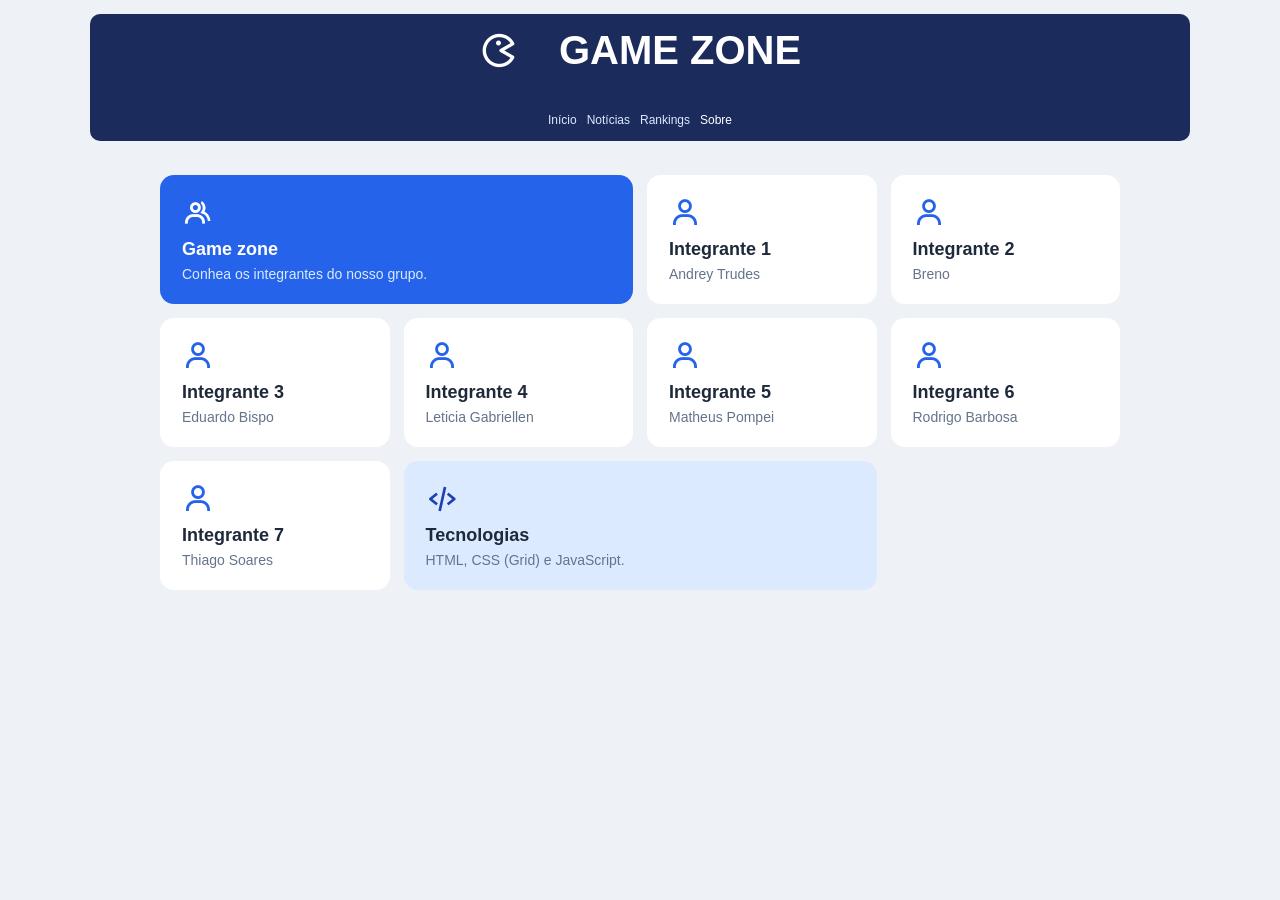
==== equipe.html @ fe99e579 "Add files via upload" ====
<!doctype html>
<html lang="pt-BR">

<head>
  <meta charset="UTF-8" />
  <meta name="viewport" content="width=device-width, initial-scale=1.0" />
  <title>Game Zone - Equipe</title>
  <link rel="stylesheet" href="style.css" />
  <link rel="stylesheet" href="https://unpkg.com/boxicons@2.1.4/css/boxicons.min.css" />
</head>

<body>
  <header class="cabecalho">
    <span class="logo"><i class="bx bx-game"></i> Game Zone</span>
    <nav class="menu">
      <a href="index.html">Início</a>
      <a href="noticias.html">Notícias</a>
      <a href="jogos.html">Rankings</a>
      <a href="equipe.html" class="ativo">Sobre</a>
    </nav>
  </header>

  <main class="bento-grid">
    <section class="card largo azul">
      <i class="bx bx-group"></i>
      <h2>Game zone</h2>
      <p>Conhea os integrantes do nosso grupo.</p>
    </section>

    <section class="card">
      <i class="bx bx-user"></i>
      <h2>Integrante 1</h2>
      <p>Andrey Trudes</p>
    </section>

    <section class="card">
      <i class="bx bx-user"></i>
      <h2>Integrante 2</h2>
      <p>Breno</p>
    </section>

    <section class="card">
      <i class="bx bx-user"></i>
      <h2>Integrante 3</h2>
      <p>Eduardo Bispo</p>
    </section>

    <section class="card">
      <i class="bx bx-user"></i>
      <h2>Integrante 4</h2>
      <p>Leticia Gabriellen</p>
    </section>

    <section class="card">
      <i class="bx bx-user"></i>
      <h2>Integrante 5</h2>
      <p>Matheus Pompei</p>
    </section>

    <section class="card">
      <i class="bx bx-user"></i>
      <h2>Integrante 6</h2>
      <p>Rodrigo Barbosa</p>
    </section>

    <section class="card">
      <i class="bx bx-user"></i>
      <h2>Integrante 7</h2>
      <p>Thiago Soares</p>
    </section>

    <section class="card largo azul-claro">
      <i class="bx bx-code-alt"></i>
      <h2>Tecnologias</h2>
      <p>HTML, CSS (Grid) e JavaScript.</p>
    </section>
  </main>

  <script src="script.js"></script>
</body>

</html>
---- style.css ----
/* 
   CONFIGURAÇÃO GERAL
 */

* {
  box-sizing: border-box;
  margin: 0;
  padding: 0;
}

body {
  background: #eef2f7;
  color: #1e293b;
  font-family: Arial, sans-serif;
}

/* 
   CABEÇALHO GAME ZONE
 */

.cabecalho {
  display: flex;
  flex-direction: column;

  justify-content: center;
  align-items: center;

  gap: 40px;

  max-width: 1100px;
  margin: 14px auto;

  padding: 14px 20px;

  background: #1b2b5b;
  border-radius: 10px;
}

/* LOGO */

.logo {
  display: flex;
  align-items: center;
  gap: 40px;

  color: #ffffff;
  font-size: 40px;
  font-weight: bold;

  text-transform: uppercase;
}

/* MENU DE NAVEGAÇÃO */

.menu {
  display: flex;
  justify-content: center;
  align-items: center;

  gap: 10px;
}

.menu a {
  color: #dbeafe;
  text-decoration: none;

  font-size: 12px;

  transition: 0.3s;
}

.menu a:hover,
.menu a.ativo {
  color: #ffffff;
}

/* 
   CONTEÚDO PRINCIPAL
 */

main {
  max-width: 1100px;
  margin: 30px auto;
  padding: 20px;
}

/* 
   NOTÍCIAS
 */

.noticias {
  margin-bottom: 35px;
}

.noticias h2 {
  font-size: 24px;
  margin-bottom: 18px;

  color: #1e293b;
}

/* 
   CARDS DAS NOTÍCIAS*/

.card-noticia {
  display: flex;
  align-items: flex-start;

  gap: 15px;

  background: #ffffff;

  padding: 16px;
  margin-bottom: 15px;

  border-radius: 12px;

  box-shadow: 0 3px 12px rgba(0, 0, 0, 0.05);

  transition: 0.3s;
}

/* EFEITO DO CARD */

.card-noticia:hover {
  transform: translateY(-3px);

  box-shadow: 0 5px 18px rgba(0, 0, 0, 0.1);
}

/* 
   IMAGENS DAS NOTÍCIAS
 */

.card-noticia img {
  width: 90px;
  height: 132px;

  object-fit: cover;

  border-radius: 8px;

  flex-shrink: 0;
}

/* 
   INFORMAÇÕES DAS NOTÍCIAS*/

.informacoes {
  display: flex;
  flex-direction: column;
  align-items: flex-start;

  gap: 7px;
}

.informacoes h3 {
  font-size: 17px;
  color: #1e293b;
}

.informacoes p {
  font-size: 14px;
  color: #64748b;
}

.informacoes small {
  font-size: 11px;
  color: #64748b;
}

/* AVALIAÇÕES*/

.avaliacao span {
  color: #64748b;
  font-size: 12px;
}

/*  BOTÃO DE CURTIR*/

.btn-curtir {
  margin-top: 12px;

  padding: 7px 14px;

  border: 1px solid #2563eb;
  border-radius: 8px;

  background: transparent;
  color: #2563eb;

  cursor: pointer;
  font-size: 14px;

  transition: 0.3s;
}

.btn-curtir:hover {
  background: #2563eb;
  color: #ffffff;
}

/*BENTO GRID - OUTRAS PÁGINAS*/

.bento-grid {
  display: grid;

  grid-template-columns: repeat(4, 1fr);

  gap: 14px;

  max-width: 1000px;
  margin: 0 auto;

  padding: 20px;
}

.card {
  background: #ffffff;
  border-radius: 14px;
  padding: 22px;
}

.card h2 {
  font-size: 18px;
  margin-bottom: 6px;
}

.card p {
  color: #64748b;
  font-size: 14px;
}

.card i {
  font-size: 32px;
  color: #2563eb;

  margin-bottom: 10px;

  display: block;
}

/* TAMANHOS DOS CARDS */

.largo {
  grid-column: span 2;
}

.alto {
  grid-row: span 2;
}

.grande {
  grid-column: span 2;
  grid-row: span 2;
}

/* CARD AZUL */

.azul {
  background: #2563eb;
  color: #ffffff;
}

.azul p {
  color: #dbeafe;
}

.azul i {
  color: #ffffff;
}

/* CARD AZUL CLARO */

.azul-claro {
  background: #dbeafe;
}

.azul-claro i {
  color: #1e40af;
}

/* LINKS DOS CARDS */

.card a {
  color: #2563eb;
  text-decoration: none;
}

.card a:hover {
  text-decoration: underline;
}

footer {
  text-align: center;
  color: #64748b;
  font-size: 13px;
  padding: 20px;
}

/* RESPONSIVIDADE */

@media (max-width: 700px) {
  main {
    padding: 12px;
  }

  .cabecalho {
    margin: 10px;
    padding: 15px;
  }

  .card-noticia {
    gap: 10px;
    padding: 12px;
  }

  .card-noticia img {
    width: 75px;
    height: 110px;
  }

  .informacoes h3 {
    font-size: 15px;
  }

  .bento-grid {
    grid-template-columns: 1fr;
  }

  .largo,
  .grande,
  .alto {
    grid-column: span 1;
    grid-row: span 1;
  }
}
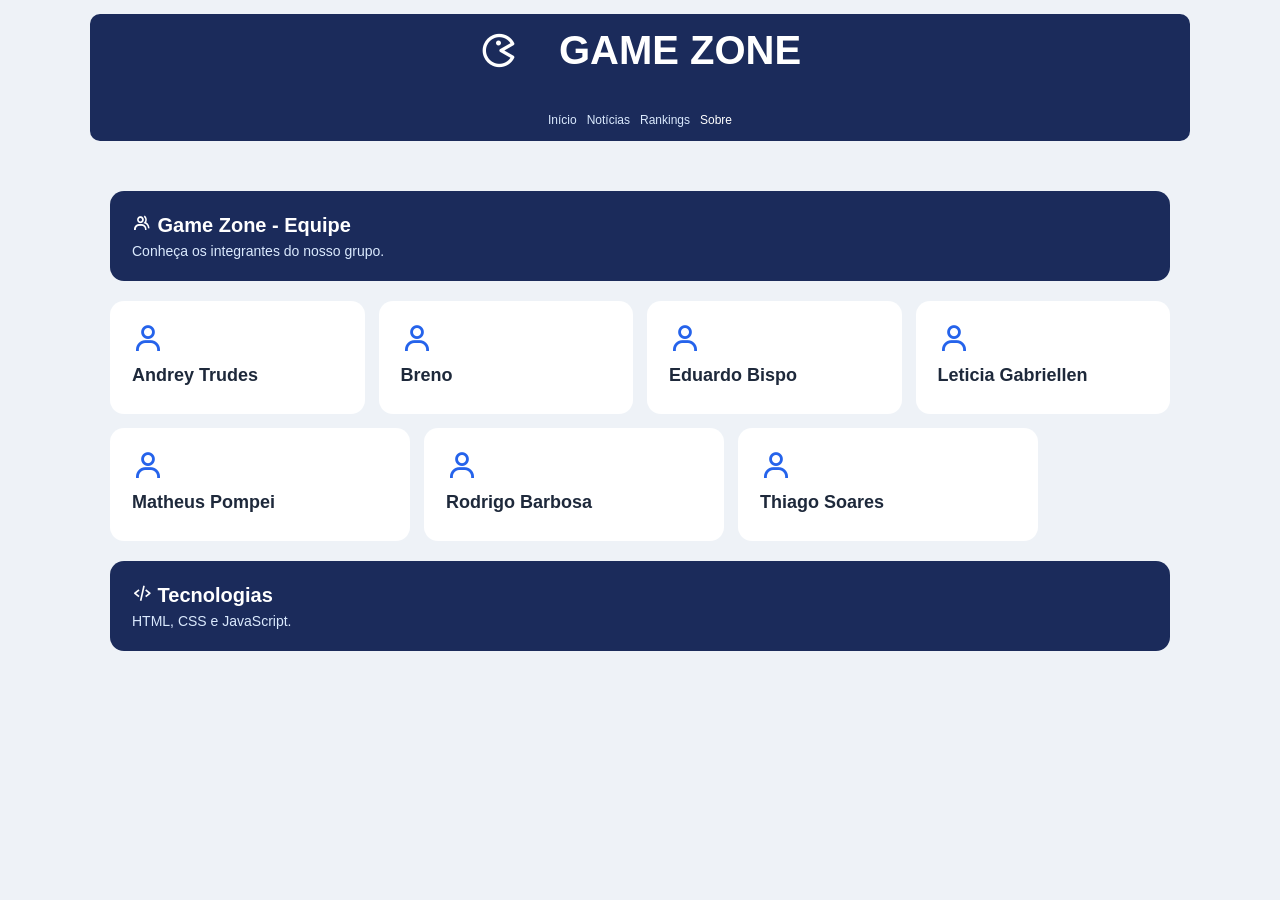
==== commit 07725855: "novas posiçoes do bento-grid" ====
--- a/equipe.html
+++ b/equipe.html
@@ -20,59 +20,52 @@
     </nav>
   </header>
 
-  <main class="bento-grid">
-    <section class="card largo azul">
-      <i class="bx bx-group"></i>
-      <h2>Game zone</h2>
-      <p>Conhea os integrantes do nosso grupo.</p>
+  <main>
+    <section class="secao-equipe">
+      <h2><i class="bx bx-group"></i> Game Zone - Equipe</h2>
+      <p>Conheça os integrantes do nosso grupo.</p>
     </section>
 
-    <section class="card">
-      <i class="bx bx-user"></i>
-      <h2>Integrante 1</h2>
-      <p>Andrey Trudes</p>
-    </section>
+    <div class="lista-cards">
+      <section class="card">
+        <i class="bx bx-user"></i>
+        <h2>Andrey Trudes</h2>
+      </section>
 
-    <section class="card">
-      <i class="bx bx-user"></i>
-      <h2>Integrante 2</h2>
-      <p>Breno</p>
-    </section>
+      <section class="card">
+        <i class="bx bx-user"></i>
+        <h2>Breno</h2>
+      </section>
 
-    <section class="card">
-      <i class="bx bx-user"></i>
-      <h2>Integrante 3</h2>
-      <p>Eduardo Bispo</p>
-    </section>
+      <section class="card">
+        <i class="bx bx-user"></i>
+        <h2>Eduardo Bispo</h2>
+      </section>
 
-    <section class="card">
-      <i class="bx bx-user"></i>
-      <h2>Integrante 4</h2>
-      <p>Leticia Gabriellen</p>
-    </section>
+      <section class="card">
+        <i class="bx bx-user"></i>
+        <h2>Leticia Gabriellen</h2>
+      </section>
 
-    <section class="card">
-      <i class="bx bx-user"></i>
-      <h2>Integrante 5</h2>
-      <p>Matheus Pompei</p>
-    </section>
+      <section class="card">
+        <i class="bx bx-user"></i>
+        <h2>Matheus Pompei</h2>
+      </section>
 
-    <section class="card">
-      <i class="bx bx-user"></i>
-      <h2>Integrante 6</h2>
-      <p>Rodrigo Barbosa</p>
-    </section>
+      <section class="card">
+        <i class="bx bx-user"></i>
+        <h2>Rodrigo Barbosa</h2>
+      </section>
 
-    <section class="card">
-      <i class="bx bx-user"></i>
-      <h2>Integrante 7</h2>
-      <p>Thiago Soares</p>
-    </section>
+      <section class="card">
+        <i class="bx bx-user"></i>
+        <h2>Thiago Soares</h2>
+      </section>
+    </div>
 
-    <section class="card largo azul-claro">
-      <i class="bx bx-code-alt"></i>
-      <h2>Tecnologias</h2>
-      <p>HTML, CSS (Grid) e JavaScript.</p>
+    <section class="secao-equipe">
+      <h2><i class="bx bx-code-alt"></i> Tecnologias</h2>
+      <p>HTML, CSS e JavaScript.</p>
     </section>
   </main>
 
--- a/style.css
+++ b/style.css
@@ -289,6 +289,48 @@
 
 .card a:hover {
   text-decoration: underline;
+}
+
+/* LAYOUT SIMPLES - PÁGINAS INTERNAS */
+
+.lista-cards {
+  display: flex;
+  flex-wrap: wrap;
+  gap: 14px;
+  margin-bottom: 20px;
+}
+
+.lista-cards .card {
+  flex: 1 1 220px;
+  max-width: 300px;
+}
+
+.secao-equipe {
+  background: #1b2b5b;
+  color: #ffffff;
+  border-radius: 14px;
+  padding: 22px;
+  margin-bottom: 20px;
+}
+
+.secao-equipe h2 {
+  font-size: 20px;
+  margin-bottom: 6px;
+}
+
+.secao-equipe p {
+  color: #dbeafe;
+  font-size: 14px;
+}
+
+.secao-equipe i {
+  color: #ffffff;
+}
+
+.titulo-secao {
+  font-size: 24px;
+  margin-bottom: 18px;
+  color: #1e293b;
 }
 
 footer {
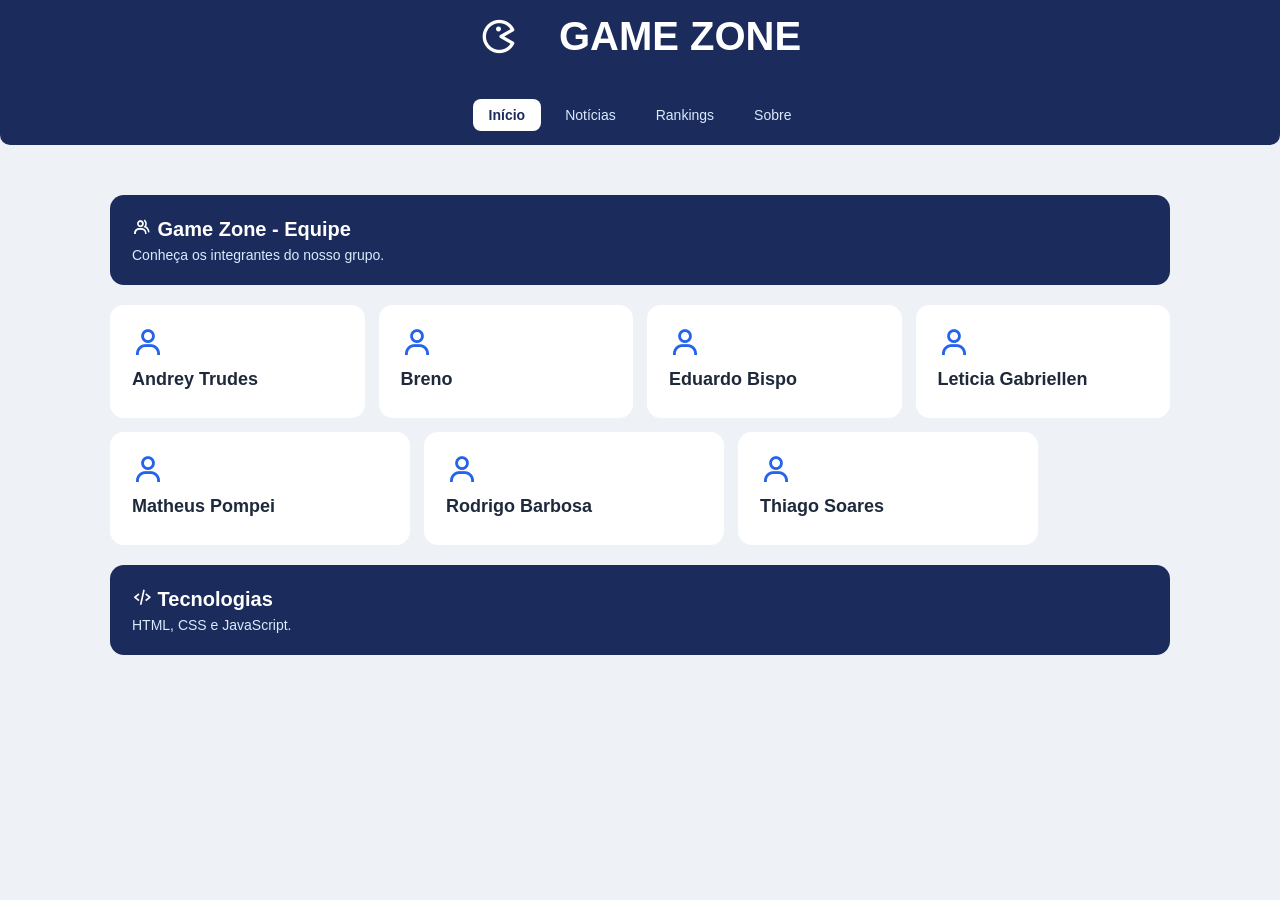
==== commit 380341ea: "Novo estilo da tela incial, novo estilo da Nav bar, colocado ul li em vez de <a> ajuste no css, adic" ====
--- a/equipe.html
+++ b/equipe.html
@@ -1,75 +1,78 @@
 <!doctype html>
 <html lang="pt-BR">
+  <head>
+    <meta charset="UTF-8" />
+    <meta name="viewport" content="width=device-width, initial-scale=1.0" />
+    <title>Game Zone - Equipe</title>
+    <link rel="stylesheet" href="./css/style.css" />
+    <link
+      rel="stylesheet"
+      href="https://unpkg.com/boxicons@2.1.4/css/boxicons.min.css"
+    />
+  </head>
 
-<head>
-  <meta charset="UTF-8" />
-  <meta name="viewport" content="width=device-width, initial-scale=1.0" />
-  <title>Game Zone - Equipe</title>
-  <link rel="stylesheet" href="style.css" />
-  <link rel="stylesheet" href="https://unpkg.com/boxicons@2.1.4/css/boxicons.min.css" />
-</head>
+  <body>
+    <header class="cabecalho">
+      <span class="logo"><i class="bx bx-game"></i> Game Zone</span>
+      <nav class="menu" aria-label="Navegação principal">
+        <ul>
+          <li><a href="index.html" aria-current="page">Início</a></li>
+          <li><a href="noticias.html">Notícias</a></li>
+          <li><a href="jogos.html">Rankings</a></li>
+          <li><a href="equipe.html">Sobre</a></li>
+        </ul>
+      </nav>
+    </header>
 
-<body>
-  <header class="cabecalho">
-    <span class="logo"><i class="bx bx-game"></i> Game Zone</span>
-    <nav class="menu">
-      <a href="index.html">Início</a>
-      <a href="noticias.html">Notícias</a>
-      <a href="jogos.html">Rankings</a>
-      <a href="equipe.html" class="ativo">Sobre</a>
-    </nav>
-  </header>
-
-  <main>
-    <section class="secao-equipe">
-      <h2><i class="bx bx-group"></i> Game Zone - Equipe</h2>
-      <p>Conheça os integrantes do nosso grupo.</p>
-    </section>
-
-    <div class="lista-cards">
-      <section class="card">
-        <i class="bx bx-user"></i>
-        <h2>Andrey Trudes</h2>
+    <main>
+      <section class="secao-equipe">
+        <h2><i class="bx bx-group"></i> Game Zone - Equipe</h2>
+        <p>Conheça os integrantes do nosso grupo.</p>
       </section>
 
-      <section class="card">
-        <i class="bx bx-user"></i>
-        <h2>Breno</h2>
+      <div class="lista-cards">
+        <section class="card">
+          <i class="bx bx-user"></i>
+          <h2>Andrey Trudes</h2>
+        </section>
+
+        <section class="card">
+          <i class="bx bx-user"></i>
+          <h2>Breno</h2>
+        </section>
+
+        <section class="card">
+          <i class="bx bx-user"></i>
+          <h2>Eduardo Bispo</h2>
+        </section>
+
+        <section class="card">
+          <i class="bx bx-user"></i>
+          <h2>Leticia Gabriellen</h2>
+        </section>
+
+        <section class="card">
+          <i class="bx bx-user"></i>
+          <h2>Matheus Pompei</h2>
+        </section>
+
+        <section class="card">
+          <i class="bx bx-user"></i>
+          <h2>Rodrigo Barbosa</h2>
+        </section>
+
+        <section class="card">
+          <i class="bx bx-user"></i>
+          <h2>Thiago Soares</h2>
+        </section>
+      </div>
+
+      <section class="secao-equipe">
+        <h2><i class="bx bx-code-alt"></i> Tecnologias</h2>
+        <p>HTML, CSS e JavaScript.</p>
       </section>
+    </main>
 
-      <section class="card">
-        <i class="bx bx-user"></i>
-        <h2>Eduardo Bispo</h2>
-      </section>
-
-      <section class="card">
-        <i class="bx bx-user"></i>
-        <h2>Leticia Gabriellen</h2>
-      </section>
-
-      <section class="card">
-        <i class="bx bx-user"></i>
-        <h2>Matheus Pompei</h2>
-      </section>
-
-      <section class="card">
-        <i class="bx bx-user"></i>
-        <h2>Rodrigo Barbosa</h2>
-      </section>
-
-      <section class="card">
-        <i class="bx bx-user"></i>
-        <h2>Thiago Soares</h2>
-      </section>
-    </div>
-
-    <section class="secao-equipe">
-      <h2><i class="bx bx-code-alt"></i> Tecnologias</h2>
-      <p>HTML, CSS e JavaScript.</p>
-    </section>
-  </main>
-
-  <script src="script.js"></script>
-</body>
-
-</html>+    <script src="script.js"></script>
+  </body>
+</html>
--- a/css/style.css
+++ b/css/style.css
@@ -0,0 +1,405 @@
+/*
+   CONFIGURAÇÃO GERAL
+ */
+
+* {
+  box-sizing: border-box;
+  margin: 0;
+  padding: 0;
+}
+
+body {
+  background: #eef2f7;
+  color: #1e293b;
+  font-family: Arial, sans-serif;
+}
+
+/* CABEÇALHO GAME ZONE*/
+
+.cabecalho {
+  display: flex;
+  flex-direction: column;
+  justify-content: center;
+  align-items: center;
+  gap: 40px;
+  padding: 14px 20px;
+  background: #1b2b5b;
+  border-radius: 0 0 10px 10px;
+}
+
+/* LOGO */
+
+.logo {
+  display: flex;
+  align-items: center;
+  gap: 40px;
+
+  color: #ffffff;
+  font-size: 40px;
+  font-weight: bold;
+
+  text-transform: uppercase;
+}
+
+/* MENU DE NAVEGAÇÃO (nav > ul > li > a) */
+
+.menu ul {
+  display: flex;
+  justify-content: center;
+  align-items: center;
+  flex-wrap: wrap;
+
+  gap: 8px;
+
+  list-style: none;
+}
+
+.menu a {
+  display: block;
+
+  color: #dbeafe;
+  text-decoration: none;
+
+  font-size: 14px;
+
+  padding: 8px 16px;
+  border-radius: 8px;
+
+  transition:
+    background 0.3s,
+    color 0.3s;
+}
+
+.menu a:hover,
+.menu a:focus-visible {
+  background: rgba(255, 255, 255, 0.12);
+  color: #ffffff;
+}
+
+/* PÁGINA ATUAL (aceita aria-current e a classe .ativo) */
+
+.menu a[aria-current="page"],
+.menu a.ativo {
+  background: #ffffff;
+  color: #1b2b5b;
+  font-weight: bold;
+}
+
+/*
+   CONTEÚDO PRINCIPAL
+ */
+
+main {
+  max-width: 1100px;
+  margin: 30px auto;
+  padding: 20px;
+}
+
+/*
+   NOTÍCIAS
+ */
+
+.noticias {
+  margin-bottom: 35px;
+}
+
+.noticias h2 {
+  font-size: 24px;
+  margin-bottom: 18px;
+
+  color: #1e293b;
+}
+
+/*
+   CARDS DAS NOTÍCIAS*/
+
+.card-noticia {
+  display: flex;
+  align-items: flex-start;
+
+  gap: 15px;
+
+  background: #ffffff;
+
+  padding: 16px;
+  margin-bottom: 15px;
+
+  border-radius: 12px;
+
+  box-shadow: 0 3px 12px rgba(0, 0, 0, 0.05);
+
+  transition: 0.3s;
+}
+
+/* EFEITO DO CARD */
+
+.card-noticia:hover {
+  transform: translateY(-3px);
+
+  box-shadow: 0 5px 18px rgba(0, 0, 0, 0.1);
+}
+
+/*
+   IMAGENS DAS NOTÍCIAS
+ */
+
+.card-noticia img {
+  width: 90px;
+  height: 132px;
+
+  object-fit: cover;
+
+  border-radius: 8px;
+
+  flex-shrink: 0;
+}
+
+/*
+   INFORMAÇÕES DAS NOTÍCIAS*/
+
+.informacoes {
+  display: flex;
+  flex-direction: column;
+  align-items: flex-start;
+
+  gap: 7px;
+}
+
+.informacoes h3 {
+  font-size: 17px;
+  color: #1e293b;
+}
+
+.informacoes p {
+  font-size: 14px;
+  color: #64748b;
+}
+
+.informacoes small {
+  font-size: 11px;
+  color: #64748b;
+}
+
+/* AVALIAÇÕES*/
+
+.avaliacao span {
+  color: #64748b;
+  font-size: 12px;
+}
+
+/*  BOTÃO DE CURTIR*/
+
+.btn-curtir {
+  margin-top: 12px;
+
+  padding: 7px 14px;
+
+  border: 1px solid #2563eb;
+  border-radius: 8px;
+
+  background: transparent;
+  color: #2563eb;
+
+  cursor: pointer;
+  font-size: 14px;
+
+  transition: 0.3s;
+}
+
+.btn-curtir:hover {
+  background: #2563eb;
+  color: #ffffff;
+}
+
+/*BENTO GRID - OUTRAS PÁGINAS*/
+
+.bento-grid {
+  display: grid;
+
+  grid-template-columns: repeat(4, 1fr);
+
+  gap: 14px;
+
+  max-width: 1000px;
+  margin: 0 auto;
+
+  padding: 20px;
+}
+
+.card {
+  background: #ffffff;
+  border-radius: 14px;
+  padding: 22px;
+}
+
+.card h2 {
+  font-size: 18px;
+  margin-bottom: 6px;
+}
+
+.card p {
+  color: #64748b;
+  font-size: 14px;
+}
+
+.card i {
+  font-size: 32px;
+  color: #2563eb;
+
+  margin-bottom: 10px;
+
+  display: block;
+}
+
+/* TAMANHOS DOS CARDS */
+
+.largo {
+  grid-column: span 2;
+}
+
+.alto {
+  grid-row: span 2;
+}
+
+.grande {
+  grid-column: span 2;
+  grid-row: span 2;
+}
+
+/* CARD AZUL */
+
+.azul {
+  background: #2563eb;
+  color: #ffffff;
+}
+
+.azul p {
+  color: #dbeafe;
+}
+
+.azul i {
+  color: #ffffff;
+}
+
+/* CARD AZUL CLARO */
+
+.azul-claro {
+  background: #dbeafe;
+}
+
+.azul-claro i {
+  color: #1e40af;
+}
+
+/* LINKS DOS CARDS */
+
+.card a {
+  color: #2563eb;
+  text-decoration: none;
+}
+
+.card a:hover {
+  text-decoration: underline;
+}
+
+/* LAYOUT SIMPLES - PÁGINAS INTERNAS */
+
+.lista-cards {
+  display: flex;
+  flex-wrap: wrap;
+  gap: 14px;
+  margin-bottom: 20px;
+}
+
+.lista-cards .card {
+  flex: 1 1 220px;
+  max-width: 300px;
+}
+
+.secao-equipe {
+  background: #1b2b5b;
+  color: #ffffff;
+  border-radius: 14px;
+  padding: 22px;
+  margin-bottom: 20px;
+}
+
+.secao-equipe h2 {
+  font-size: 20px;
+  margin-bottom: 6px;
+}
+
+.secao-equipe p {
+  color: #dbeafe;
+  font-size: 14px;
+}
+
+.secao-equipe i {
+  color: #ffffff;
+}
+
+.titulo-secao {
+  font-size: 24px;
+  margin-bottom: 18px;
+  color: #1e293b;
+}
+
+/* POP UP DE ANÁLISE (<dialog id="popup-analise">) */
+
+#popup-analise {
+  margin: auto; /* centraliza (o reset "* { margin: 0 }" removeria isso) */
+  border: none;
+  border-radius: 12px;
+  padding: 24px;
+  max-width: 480px;
+  width: calc(100% - 32px);
+}
+
+#popup-analise::backdrop {
+  background: rgba(0, 0, 0, 0.5);
+}
+
+footer {
+  text-align: center;
+  color: #64748b;
+  font-size: 13px;
+  padding: 20px;
+}
+
+/* RESPONSIVIDADE */
+
+@media (max-width: 700px) {
+  main {
+    padding: 12px;
+  }
+
+  .cabecalho {
+    margin: 10px;
+    padding: 15px;
+  }
+
+  .card-noticia {
+    gap: 10px;
+    padding: 12px;
+  }
+
+  .card-noticia img {
+    width: 75px;
+    height: 110px;
+  }
+
+  .informacoes h3 {
+    font-size: 15px;
+  }
+
+  .bento-grid {
+    grid-template-columns: 1fr;
+  }
+
+  .largo,
+  .grande,
+  .alto {
+    grid-column: span 1;
+    grid-row: span 1;
+  }
+}
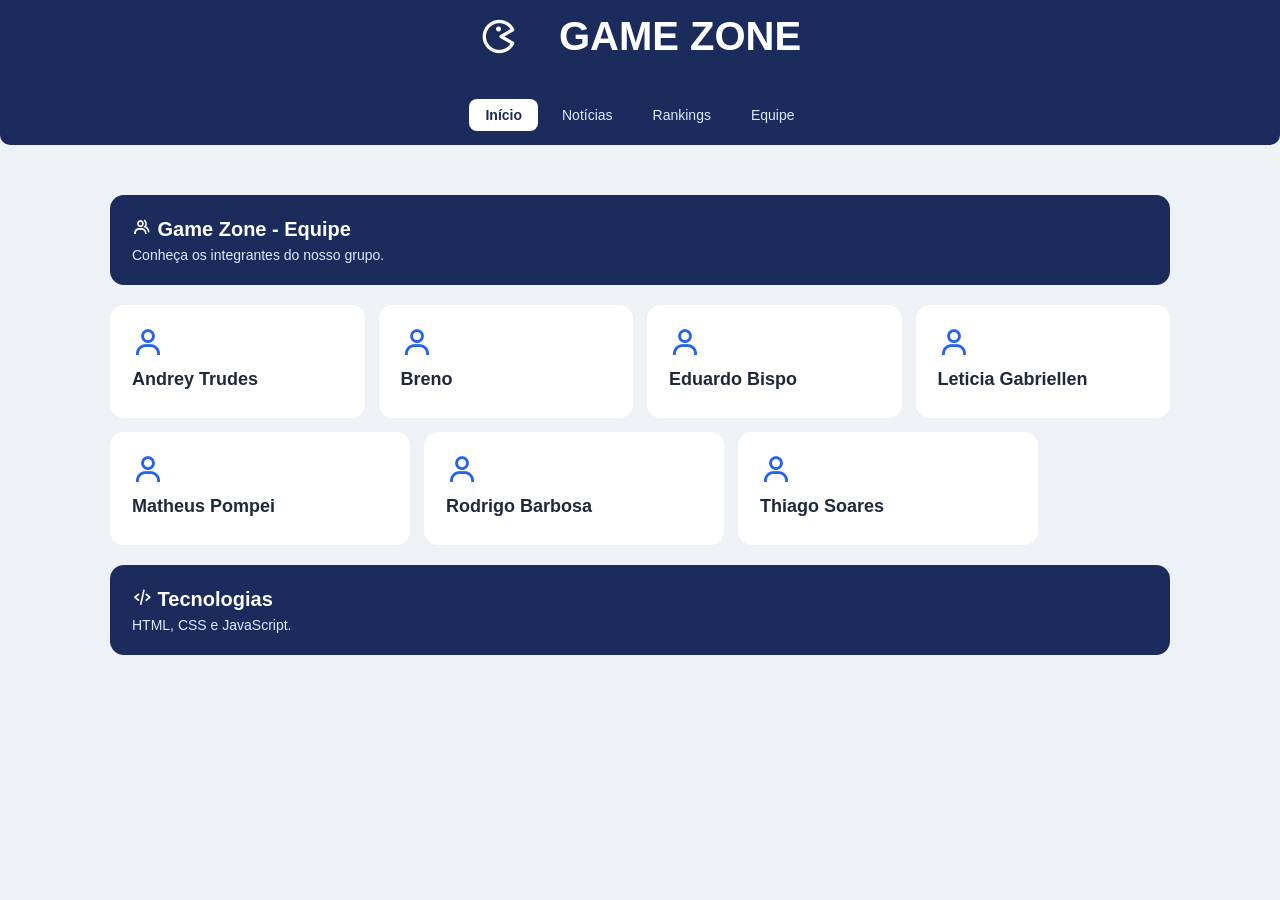
==== commit 3d183b6e: "troca de sobra para equipe" ====
--- a/equipe.html
+++ b/equipe.html
@@ -19,7 +19,7 @@
           <li><a href="index.html" aria-current="page">Início</a></li>
           <li><a href="noticias.html">Notícias</a></li>
           <li><a href="jogos.html">Rankings</a></li>
-          <li><a href="equipe.html">Sobre</a></li>
+          <li><a href="equipe.html">Equipe</a></li>
         </ul>
       </nav>
     </header>
--- a/css/style.css
+++ b/css/style.css
@@ -1,6 +1,6 @@
-/*
-   CONFIGURAÇÃO GERAL
- */
+/* ==========================================================================
+   GERAL — Compartilhado por todas as páginas
+   ========================================================================== */
 
 * {
   box-sizing: border-box;
@@ -14,7 +14,7 @@
   font-family: Arial, sans-serif;
 }
 
-/* CABEÇALHO GAME ZONE*/
+/* CABEÇALHO */
 
 .cabecalho {
   display: flex;
@@ -27,17 +27,13 @@
   border-radius: 0 0 10px 10px;
 }
 
-/* LOGO */
-
 .logo {
   display: flex;
   align-items: center;
   gap: 40px;
-
   color: #ffffff;
   font-size: 40px;
   font-weight: bold;
-
   text-transform: uppercase;
 }
 
@@ -48,23 +44,17 @@
   justify-content: center;
   align-items: center;
   flex-wrap: wrap;
-
   gap: 8px;
-
   list-style: none;
 }
 
 .menu a {
   display: block;
-
   color: #dbeafe;
   text-decoration: none;
-
-  font-size: 14px;
-
+  font-size: 14px;
   padding: 8px 16px;
   border-radius: 8px;
-
   transition:
     background 0.3s,
     color 0.3s;
@@ -75,8 +65,6 @@
   background: rgba(255, 255, 255, 0.12);
   color: #ffffff;
 }
-
-/* PÁGINA ATUAL (aceita aria-current e a classe .ativo) */
 
 .menu a[aria-current="page"],
 .menu a.ativo {
@@ -85,124 +73,23 @@
   font-weight: bold;
 }
 
-/*
-   CONTEÚDO PRINCIPAL
- */
-
 main {
   max-width: 1100px;
   margin: 30px auto;
   padding: 20px;
 }
 
-/*
-   NOTÍCIAS
- */
-
-.noticias {
-  margin-bottom: 35px;
-}
-
-.noticias h2 {
-  font-size: 24px;
-  margin-bottom: 18px;
-
-  color: #1e293b;
-}
-
-/*
-   CARDS DAS NOTÍCIAS*/
-
-.card-noticia {
-  display: flex;
-  align-items: flex-start;
-
-  gap: 15px;
-
-  background: #ffffff;
-
-  padding: 16px;
-  margin-bottom: 15px;
-
-  border-radius: 12px;
-
-  box-shadow: 0 3px 12px rgba(0, 0, 0, 0.05);
-
-  transition: 0.3s;
-}
-
-/* EFEITO DO CARD */
-
-.card-noticia:hover {
-  transform: translateY(-3px);
-
-  box-shadow: 0 5px 18px rgba(0, 0, 0, 0.1);
-}
-
-/*
-   IMAGENS DAS NOTÍCIAS
- */
-
-.card-noticia img {
-  width: 90px;
-  height: 132px;
-
-  object-fit: cover;
-
-  border-radius: 8px;
-
-  flex-shrink: 0;
-}
-
-/*
-   INFORMAÇÕES DAS NOTÍCIAS*/
-
-.informacoes {
-  display: flex;
-  flex-direction: column;
-  align-items: flex-start;
-
-  gap: 7px;
-}
-
-.informacoes h3 {
-  font-size: 17px;
-  color: #1e293b;
-}
-
-.informacoes p {
-  font-size: 14px;
-  color: #64748b;
-}
-
-.informacoes small {
-  font-size: 11px;
-  color: #64748b;
-}
-
-/* AVALIAÇÕES*/
-
-.avaliacao span {
-  color: #64748b;
-  font-size: 12px;
-}
-
-/*  BOTÃO DE CURTIR*/
+/* BOTÃO DE CURTIR */
 
 .btn-curtir {
   margin-top: 12px;
-
   padding: 7px 14px;
-
   border: 1px solid #2563eb;
   border-radius: 8px;
-
   background: transparent;
   color: #2563eb;
-
   cursor: pointer;
   font-size: 14px;
-
   transition: 0.3s;
 }
 
@@ -211,20 +98,7 @@
   color: #ffffff;
 }
 
-/*BENTO GRID - OUTRAS PÁGINAS*/
-
-.bento-grid {
-  display: grid;
-
-  grid-template-columns: repeat(4, 1fr);
-
-  gap: 14px;
-
-  max-width: 1000px;
-  margin: 0 auto;
-
-  padding: 20px;
-}
+/* CARDS BASE */
 
 .card {
   background: #ffffff;
@@ -245,10 +119,17 @@
 .card i {
   font-size: 32px;
   color: #2563eb;
-
   margin-bottom: 10px;
-
   display: block;
+}
+
+.card a {
+  color: #2563eb;
+  text-decoration: none;
+}
+
+.card a:hover {
+  text-decoration: underline;
 }
 
 /* TAMANHOS DOS CARDS */
@@ -256,98 +137,47 @@
 .largo {
   grid-column: span 2;
 }
-
 .alto {
   grid-row: span 2;
 }
-
 .grande {
   grid-column: span 2;
   grid-row: span 2;
 }
 
-/* CARD AZUL */
+/* CORES DOS CARDS */
 
 .azul {
   background: #2563eb;
   color: #ffffff;
 }
-
 .azul p {
   color: #dbeafe;
 }
-
 .azul i {
   color: #ffffff;
 }
-
-/* CARD AZUL CLARO */
 
 .azul-claro {
   background: #dbeafe;
 }
-
 .azul-claro i {
   color: #1e40af;
 }
 
-/* LINKS DOS CARDS */
-
-.card a {
-  color: #2563eb;
-  text-decoration: none;
-}
-
-.card a:hover {
-  text-decoration: underline;
-}
-
-/* LAYOUT SIMPLES - PÁGINAS INTERNAS */
-
-.lista-cards {
-  display: flex;
-  flex-wrap: wrap;
-  gap: 14px;
-  margin-bottom: 20px;
-}
-
-.lista-cards .card {
-  flex: 1 1 220px;
-  max-width: 300px;
-}
-
-.secao-equipe {
-  background: #1b2b5b;
-  color: #ffffff;
-  border-radius: 14px;
-  padding: 22px;
-  margin-bottom: 20px;
-}
-
-.secao-equipe h2 {
-  font-size: 20px;
-  margin-bottom: 6px;
-}
-
-.secao-equipe p {
-  color: #dbeafe;
-  font-size: 14px;
-}
-
-.secao-equipe i {
-  color: #ffffff;
-}
-
-.titulo-secao {
-  font-size: 24px;
-  margin-bottom: 18px;
-  color: #1e293b;
-}
-
-/* POP UP DE ANÁLISE (<dialog id="popup-analise">) */
+/* RODAPÉ */
+
+footer {
+  text-align: center;
+  color: #64748b;
+  font-size: 13px;
+  padding: 20px;
+}
+
+/* POP UP DE ANÁLISE */
 
 #popup-analise {
-  margin: auto; /* centraliza (o reset "* { margin: 0 }" removeria isso) */
+  margin: auto;
   border: none;
   border-radius: 12px;
   padding: 24px;
@@ -359,14 +189,207 @@
   background: rgba(0, 0, 0, 0.5);
 }
 
-footer {
-  text-align: center;
-  color: #64748b;
+/* ==========================================================================
+   NOTÍCIAS — noticias.html
+   ========================================================================== */
+
+.noticias {
+  margin-bottom: 35px;
+}
+
+.noticias h2 {
+  font-size: 24px;
+  margin-bottom: 18px;
+  color: #1e293b;
+}
+
+.card-noticia {
+  display: flex;
+  align-items: flex-start;
+  gap: 15px;
+  background: #ffffff;
+  padding: 16px;
+  margin-bottom: 15px;
+  border-radius: 12px;
+  box-shadow: 0 3px 12px rgba(0, 0, 0, 0.05);
+  transition: 0.3s;
+}
+
+.card-noticia:hover {
+  transform: translateY(-3px);
+  box-shadow: 0 5px 18px rgba(0, 0, 0, 0.1);
+}
+
+.card-noticia img {
+  width: 90px;
+  height: 132px;
+  object-fit: cover;
+  border-radius: 8px;
+  flex-shrink: 0;
+}
+
+.informacoes {
+  display: flex;
+  flex-direction: column;
+  align-items: flex-start;
+  gap: 7px;
+}
+
+.informacoes h3 {
+  font-size: 17px;
+  color: #1e293b;
+}
+.informacoes p {
+  font-size: 14px;
+  color: #64748b;
+}
+.informacoes small {
+  font-size: 11px;
+  color: #64748b;
+}
+
+.avaliacao span {
+  color: #64748b;
+  font-size: 12px;
+}
+
+/* ==========================================================================
+   JOGOS / RANKINGS — jogos.html
+   ========================================================================== */
+
+.caixa {
+  background: #ffffff;
+  border-radius: 14px;
+  padding: 22px;
+  min-height: 70vh;
+}
+
+.caixa h2 {
+  font-size: 24px;
+}
+
+.dica {
+  color: #64748b;
+  font-size: 14px;
+  margin: 4px 0 24px;
+}
+
+.generos {
+  display: grid;
+  grid-template-columns: repeat(3, 1fr);
+  gap: 30px;
+}
+
+.genero h3 {
+  font-size: 18px;
+  color: #2563eb;
+}
+
+.genero p {
+  color: #64748b;
+  font-size: 14px;
+  margin-top: 4px;
+}
+
+.ranking {
+  list-style: none;
+  margin-top: 10px;
+  counter-reset: posicao;
+}
+
+.ranking li {
+  display: flex;
+  align-items: center;
+  gap: 12px;
+  padding: 12px 0;
+  border-top: 1px solid #e2e8f0;
+  font-size: 15px;
+  counter-increment: posicao;
+}
+
+.ranking li::before {
+  content: counter(posicao);
+  display: flex;
+  justify-content: center;
+  align-items: center;
+  width: 28px;
+  height: 28px;
+  flex-shrink: 0;
+  border-radius: 50%;
+  background: #e2e8f0;
+  color: #475569;
   font-size: 13px;
+  font-weight: bold;
+}
+
+.ranking li:first-child::before {
+  background: #facc15;
+  color: #713f12;
+}
+
+.ranking .nome {
+  flex: 1;
+}
+
+.ranking .btn-curtir {
+  margin-top: 0;
+  padding: 6px 12px;
+}
+
+/* ==========================================================================
+   EQUIPE — equipe.html
+   ========================================================================== */
+
+.bento-grid {
+  display: grid;
+  grid-template-columns: repeat(4, 1fr);
+  gap: 14px;
+  max-width: 1000px;
+  margin: 0 auto;
   padding: 20px;
 }
 
-/* RESPONSIVIDADE */
+.lista-cards {
+  display: flex;
+  flex-wrap: wrap;
+  gap: 14px;
+  margin-bottom: 20px;
+}
+
+.lista-cards .card {
+  flex: 1 1 220px;
+  max-width: 300px;
+}
+
+.secao-equipe {
+  background: #1b2b5b;
+  color: #ffffff;
+  border-radius: 14px;
+  padding: 22px;
+  margin-bottom: 20px;
+}
+
+.secao-equipe h2 {
+  font-size: 20px;
+  margin-bottom: 6px;
+}
+.secao-equipe p {
+  color: #dbeafe;
+  font-size: 14px;
+}
+.secao-equipe i {
+  color: #ffffff;
+}
+
+.titulo-secao {
+  font-size: 24px;
+  margin-bottom: 18px;
+  color: #1e293b;
+}
+
+/* ==========================================================================
+   RESPONSIVIDADE
+   ========================================================================== */
 
 @media (max-width: 700px) {
   main {
@@ -403,3 +426,9 @@
     grid-row: span 1;
   }
 }
+
+@media (max-width: 800px) {
+  .generos {
+    grid-template-columns: 1fr;
+  }
+}
